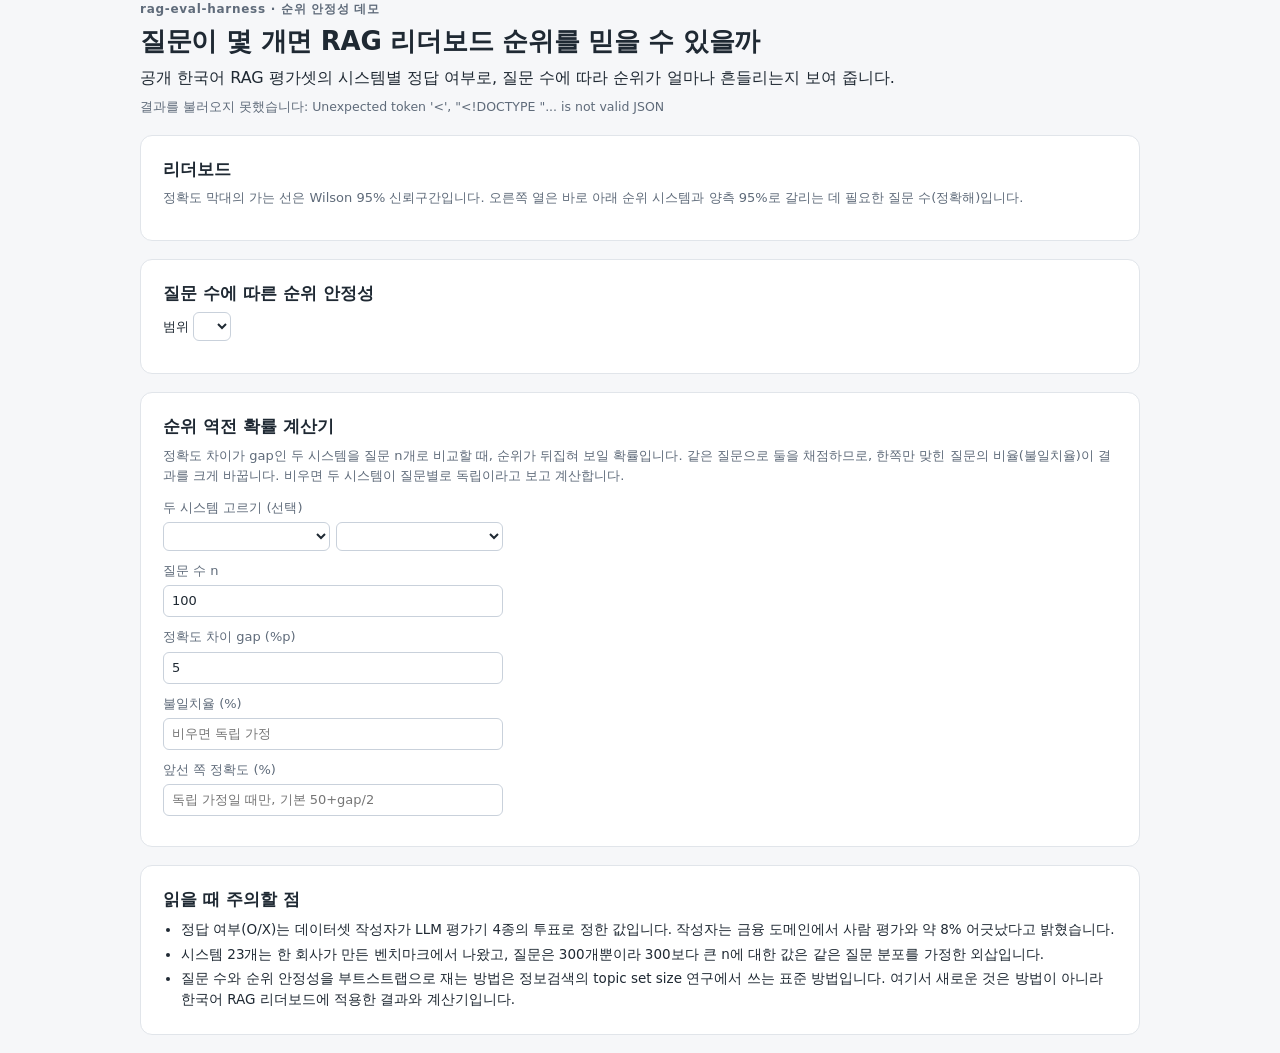
==== web/index.html @ 30a4ae92 "데모 화면 추가: FastAPI 엔드포인트와 정적 리더보드·안정성 곡선·역전 확률 계산기" ====
<!doctype html>
<html lang="ko">
<head>
<meta charset="utf-8">
<meta name="viewport" content="width=device-width, initial-scale=1">
<title>한국어 RAG 리더보드 순위 안정성</title>
<link rel="stylesheet" href="style.css">
</head>
<body>
<header class="wrap">
  <p class="eyebrow">rag-eval-harness · 순위 안정성 데모</p>
  <h1>질문이 몇 개면 RAG 리더보드 순위를 믿을 수 있을까</h1>
  <p class="lede">공개 한국어 RAG 평가셋의 시스템별 정답 여부로, 질문 수에 따라 순위가 얼마나 흔들리는지 보여 줍니다.</p>
  <p class="meta" id="meta">결과를 불러오는 중…</p>
</header>

<main class="wrap">
  <section>
    <h2>리더보드</h2>
    <p class="note">정확도 막대의 가는 선은 Wilson 95% 신뢰구간입니다. 오른쪽 열은 바로 아래 순위 시스템과 양측 95%로 갈리는 데 필요한 질문 수(정확해)입니다.</p>
    <div class="table-scroll"><table id="leaderboard"></table></div>
  </section>

  <section>
    <h2>질문 수에 따른 순위 안정성</h2>
    <div class="controls">
      <label>범위
        <select id="scope"></select>
      </label>
    </div>
    <div id="chart" class="chart" role="img" aria-label="질문 수에 따른 순위 안정성 곡선"></div>
    <p class="note" id="chart-note"></p>
  </section>

  <section>
    <h2>순위 역전 확률 계산기</h2>
    <p class="note">정확도 차이가 gap인 두 시스템을 질문 n개로 비교할 때, 순위가 뒤집혀 보일 확률입니다. 같은 질문으로 둘을 채점하므로, 한쪽만 맞힌 질문의 비율(불일치율)이 결과를 크게 바꿉니다. 비우면 두 시스템이 질문별로 독립이라고 보고 계산합니다.</p>
    <div class="calc">
      <div class="inputs">
        <label>두 시스템 고르기 (선택)
          <span class="pair">
            <select id="sysA"></select>
            <select id="sysB"></select>
          </span>
        </label>
        <label>질문 수 n <input id="n" type="number" min="1" max="20000" value="100"></label>
        <label>정확도 차이 gap (%p) <input id="gap" type="number" min="0.1" max="100" step="0.1" value="5"></label>
        <label>불일치율 (%) <input id="disc" type="number" min="0.1" max="100" step="0.1" placeholder="비우면 독립 가정"></label>
        <label>앞선 쪽 정확도 (%) <input id="acc" type="number" min="0" max="100" step="0.1" placeholder="독립 가정일 때만, 기본 50+gap/2"></label>
      </div>
      <div class="outputs" id="calc-out"></div>
    </div>
  </section>

  <section class="limits">
    <h2>읽을 때 주의할 점</h2>
    <ul>
      <li>정답 여부(O/X)는 데이터셋 작성자가 LLM 평가기 4종의 투표로 정한 값입니다. 작성자는 금융 도메인에서 사람 평가와 약 8% 어긋났다고 밝혔습니다.</li>
      <li>시스템 23개는 한 회사가 만든 벤치마크에서 나왔고, 질문은 300개뿐이라 300보다 큰 n에 대한 값은 같은 질문 분포를 가정한 외삽입니다.</li>
      <li>질문 수와 순위 안정성을 부트스트랩으로 재는 방법은 정보검색의 topic set size 연구에서 쓰는 표준 방법입니다. 여기서 새로운 것은 방법이 아니라 한국어 RAG 리더보드에 적용한 결과와 계산기입니다.</li>
    </ul>
  </section>
</main>

<footer class="wrap"><p id="footer"></p></footer>
<script src="flip.js"></script>
<script src="app.js"></script>
</body>
</html>
---- web/style.css ----
:root {
  --ink: #1f2933;
  --muted: #5f6b7a;
  --line: #e1e5ea;
  --bg: #f6f7f9;
  --card: #ffffff;
  --accent: #1d5fbf;
  --accent-soft: #dbe7f8;
  --warn: #a8461f;
  --ok: #1d7a46;
}
* { box-sizing: border-box; }
body {
  margin: 0;
  background: var(--bg);
  color: var(--ink);
  font-family: "Apple SD Gothic Neo", "Pretendard", "Noto Sans KR", -apple-system, system-ui, sans-serif;
  line-height: 1.55;
  -webkit-font-smoothing: antialiased;
}
.wrap { max-width: 1040px; margin: 0 auto; padding: 0 20px; }
header { padding-top: 36px; padding-bottom: 8px; }
.eyebrow { font-size: 12px; font-weight: 700; letter-spacing: .06em; color: var(--muted); margin: 0 0 6px; }
h1 { font-size: 26px; line-height: 1.3; margin: 0 0 8px; letter-spacing: -0.01em; }
.lede { margin: 0 0 6px; color: var(--ink); }
.meta { font-size: 12.5px; color: var(--muted); margin: 0; }
section {
  background: var(--card);
  border: 1px solid var(--line);
  border-radius: 12px;
  padding: 20px 22px;
  margin: 18px 0;
}
h2 { font-size: 17px; margin: 0 0 6px; }
.note { font-size: 13px; color: var(--muted); margin: 0 0 12px; }
.table-scroll { overflow-x: auto; }
table { border-collapse: collapse; width: 100%; font-size: 13px; font-variant-numeric: tabular-nums; }
th, td { padding: 6px 8px; border-bottom: 1px solid var(--line); text-align: right; white-space: nowrap; }
th { font-size: 12px; color: var(--muted); font-weight: 600; }
td.sys, th.sys { text-align: left; }
td.bar { width: 190px; }
td.sep-ok { color: var(--ok); }
td.sep-no { color: var(--warn); }
.controls { margin-bottom: 8px; font-size: 13px; }
select, input {
  font: inherit;
  font-size: 13px;
  padding: 5px 8px;
  border: 1px solid #c9d1db;
  border-radius: 6px;
  background: #fff;
  color: var(--ink);
}
.chart svg { width: 100%; height: auto; display: block; }
.calc { display: grid; grid-template-columns: minmax(260px, 340px) 1fr; gap: 20px; }
.inputs label { display: flex; flex-direction: column; gap: 4px; font-size: 13px; margin-bottom: 10px; color: var(--muted); }
.inputs input { width: 100%; }
.pair { display: flex; gap: 6px; }
.pair select { flex: 1; min-width: 0; }
.outputs { display: grid; grid-template-columns: repeat(auto-fill, minmax(170px, 1fr)); gap: 10px; align-content: start; }
.stat { border: 1px solid var(--line); border-radius: 10px; padding: 12px 14px; background: #fbfcfd; }
.stat .k { font-size: 12px; color: var(--muted); }
.stat .v { font-size: 22px; font-weight: 700; font-variant-numeric: tabular-nums; margin-top: 2px; }
.stat .s { font-size: 11.5px; color: var(--muted); margin-top: 2px; }
.stat.main { background: var(--accent-soft); border-color: #b9cff0; }
.err { color: var(--warn); font-size: 13px; }
.limits ul { margin: 0; padding-left: 18px; font-size: 13.5px; }
.limits li { margin-bottom: 4px; }
footer { font-size: 12px; color: var(--muted); padding-bottom: 40px; }
@media (max-width: 720px) {
  .calc { grid-template-columns: 1fr; }
  h1 { font-size: 21px; }
}
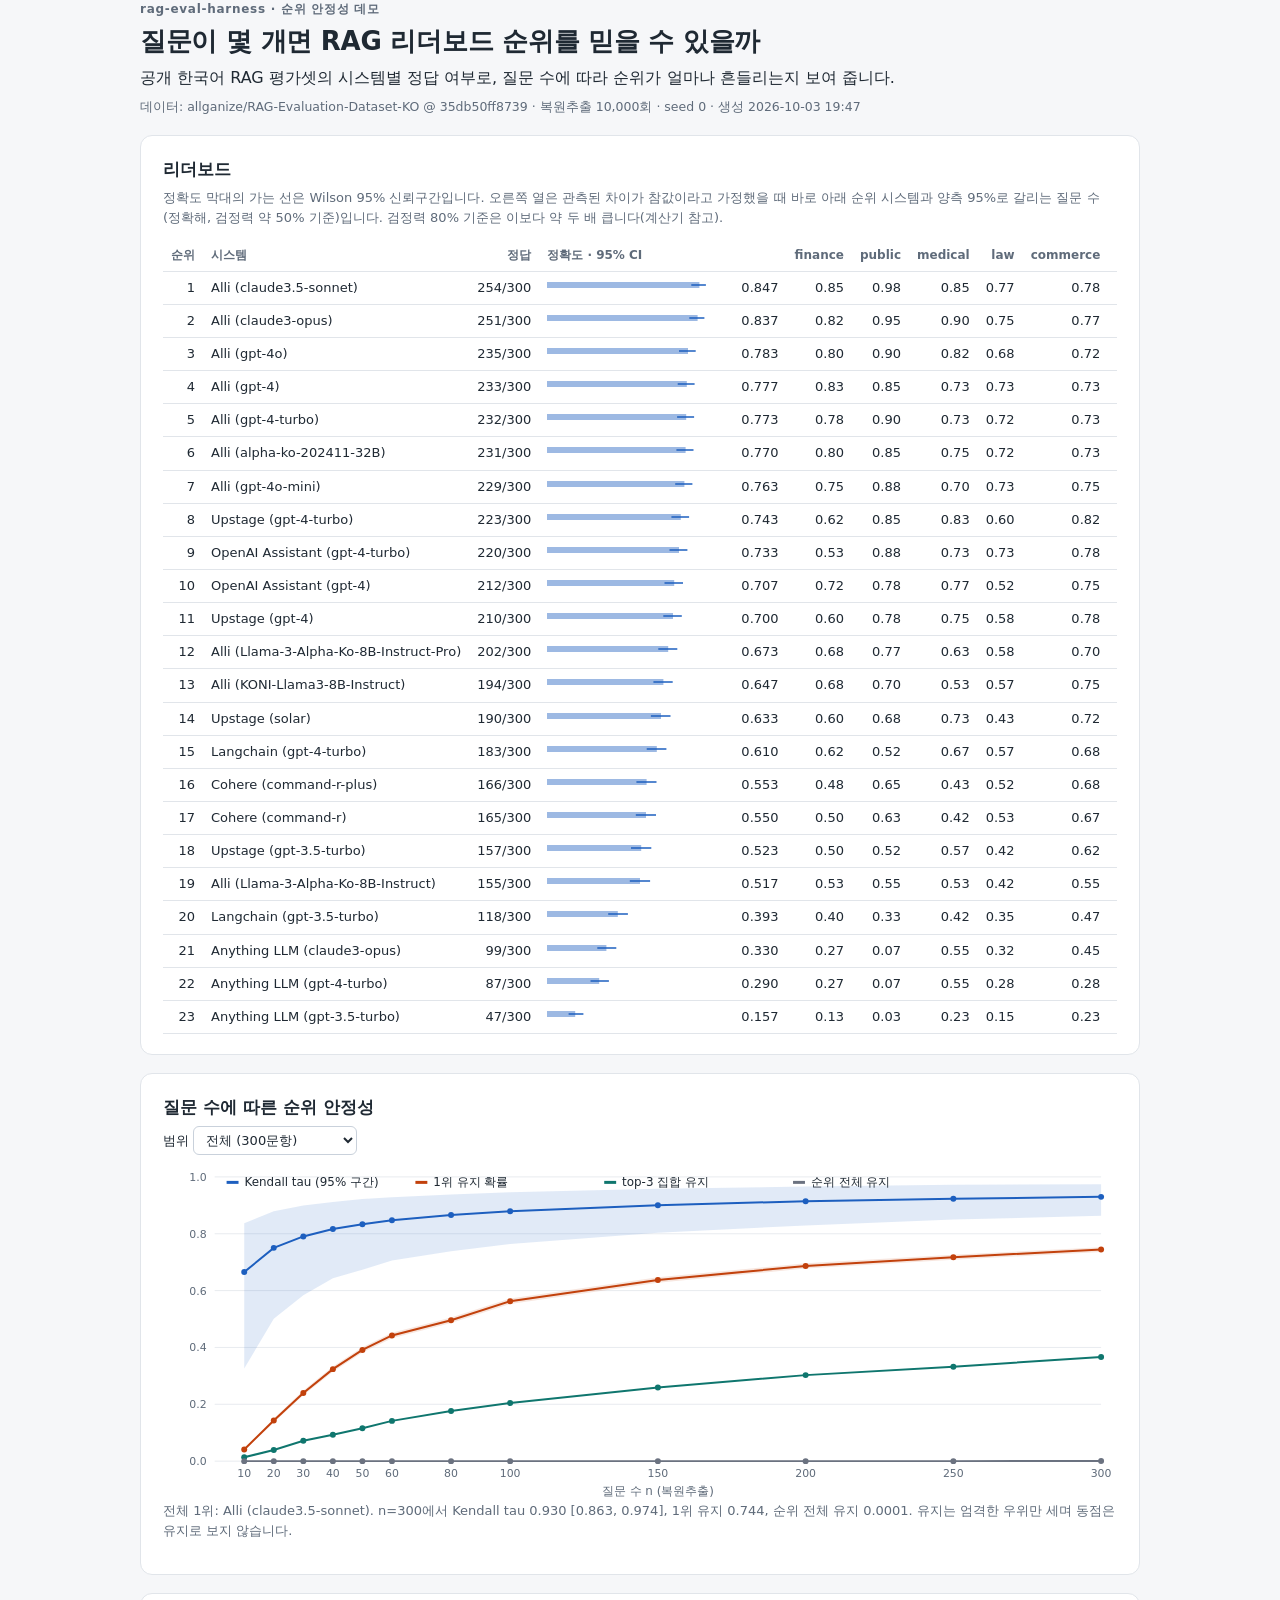
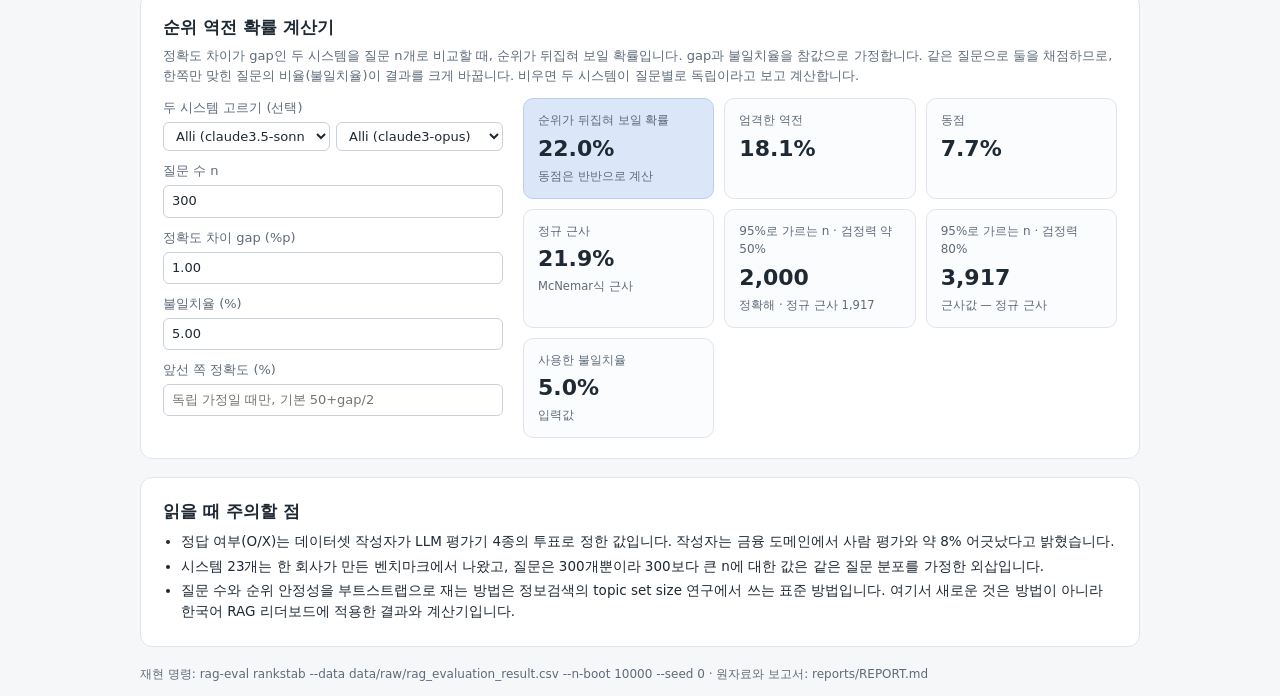
==== commit ce434255: "계산기 응답성 개선: 입력 디바운스, 큰 n95 정확해 탐색 생략(근사값 표시), JS 실행 시간 테스트" ====
--- a/web/index.html
+++ b/web/index.html
@@ -17,7 +17,7 @@
 <main class="wrap">
   <section>
     <h2>리더보드</h2>
-    <p class="note">정확도 막대의 가는 선은 Wilson 95% 신뢰구간입니다. 오른쪽 열은 바로 아래 순위 시스템과 양측 95%로 갈리는 데 필요한 질문 수(정확해)입니다.</p>
+    <p class="note">정확도 막대의 가는 선은 Wilson 95% 신뢰구간입니다. 오른쪽 열은 관측된 차이가 참값이라고 가정했을 때 바로 아래 순위 시스템과 양측 95%로 갈리는 질문 수(정확해, 검정력 약 50% 기준)입니다. 검정력 80% 기준은 이보다 약 두 배 큽니다(계산기 참고).</p>
     <div class="table-scroll"><table id="leaderboard"></table></div>
   </section>
 
@@ -34,7 +34,7 @@
 
   <section>
     <h2>순위 역전 확률 계산기</h2>
-    <p class="note">정확도 차이가 gap인 두 시스템을 질문 n개로 비교할 때, 순위가 뒤집혀 보일 확률입니다. 같은 질문으로 둘을 채점하므로, 한쪽만 맞힌 질문의 비율(불일치율)이 결과를 크게 바꿉니다. 비우면 두 시스템이 질문별로 독립이라고 보고 계산합니다.</p>
+    <p class="note">정확도 차이가 gap인 두 시스템을 질문 n개로 비교할 때, 순위가 뒤집혀 보일 확률입니다. gap과 불일치율을 참값으로 가정합니다. 같은 질문으로 둘을 채점하므로, 한쪽만 맞힌 질문의 비율(불일치율)이 결과를 크게 바꿉니다. 비우면 두 시스템이 질문별로 독립이라고 보고 계산합니다.</p>
     <div class="calc">
       <div class="inputs">
         <label>두 시스템 고르기 (선택)
